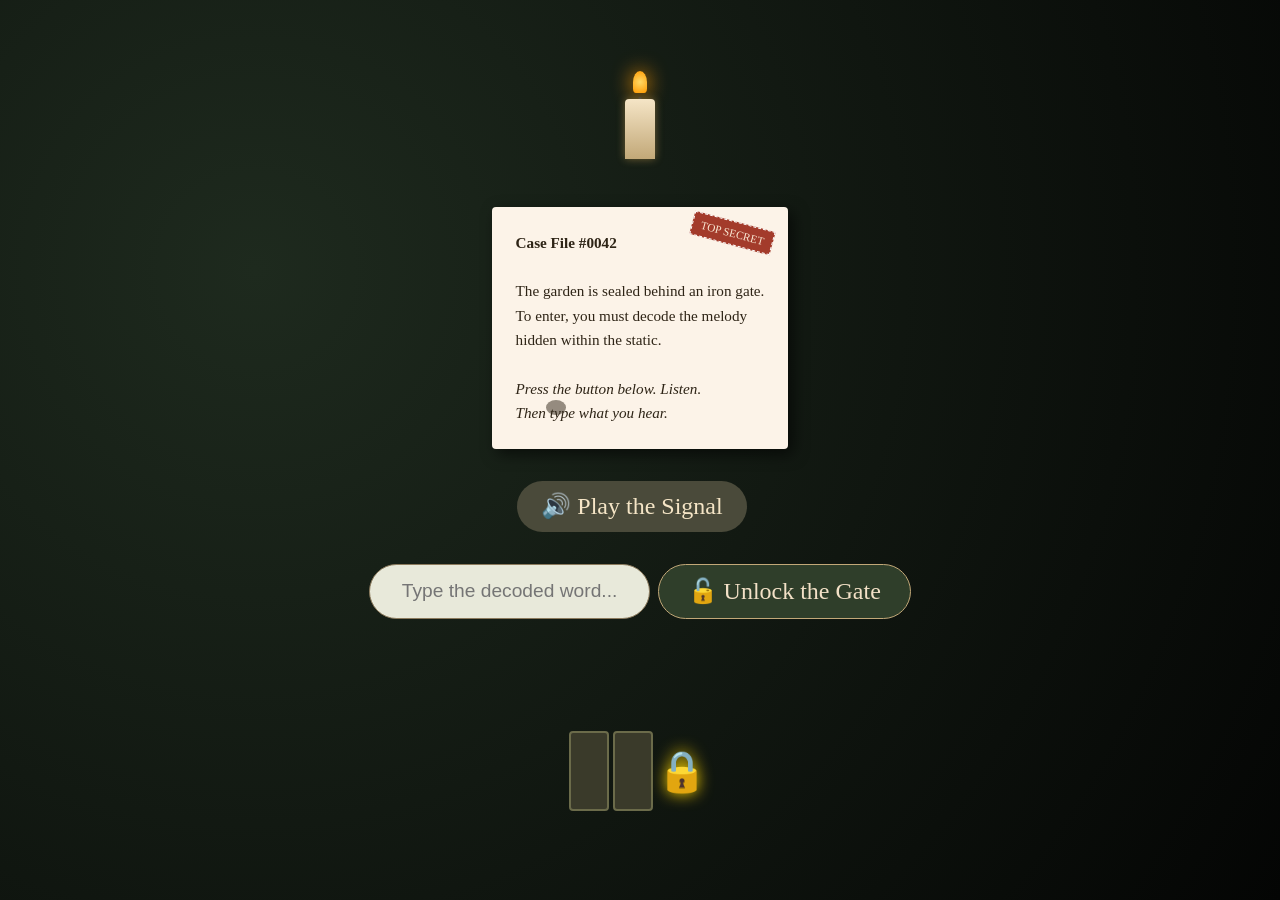
==== garden.html @ d01bb335 "added core files" ====
<!DOCTYPE html>
<html lang="en">
<head>
    <meta charset="UTF-8">
    <meta name="viewport" content="width=device-width, initial-scale=1.0">
    <title>🌷 The Secret Garden — Happy Birthday</title>
    <link rel="stylesheet" href="css/style.css">
</head>
<body class="garden-page">
    <!-- Gate access check -->
    <script>
        if (!sessionStorage.getItem('gardenUnlocked')) {
            window.location.href = 'gate.html';
        }
    </script>

    <div class="garden-sky"></div>
    <div class="garden-hills">
        <div class="hill hill-back"></div>
        <div class="hill hill-mid"></div>
        <div class="hill hill-front"></div>
    </div>

    <div class="fireflies-container" id="firefliesContainer" aria-hidden="true"></div>

    <div class="garden-flowers" id="gardenFlowers">
        <button class="flower flower-1" data-flower="0" data-name="Rose" aria-label="Clickable Rose">🌹</button>
        <button class="flower flower-2" data-flower="1" data-name="Sunflower" aria-label="Clickable Sunflower">🌻</button>
        <button class="flower flower-3" data-flower="2" data-name="Tulip" aria-label="Clickable Tulip">🌷</button>
        <button class="flower flower-4" data-flower="3" data-name="Cherry Blossom" aria-label="Clickable Cherry Blossom">🌸</button>
        <button class="flower flower-5" data-flower="4" data-name="Bouquet" aria-label="Clickable Bouquet">💐</button>
        <button class="flower flower-6" data-flower="5" data-name="Hibiscus" aria-label="Clickable Hibiscus">🌺</button>
        <button class="flower flower-special" data-flower="special" data-name="The Prophecy" aria-label="Special Prophecy Flower">
            <span class="special-flower-icon">🔮</span>
            <span class="special-flower-label">The Prophecy</span>
        </button>
    </div>

    <div class="floating-text" id="floatingText"></div>

    <!-- Lyric Portrait Overlay (CSS background-clip text) -->
    <div class="portrait-overlay" id="portraitOverlay">
        <button class="portrait-close-btn" id="portraitCloseBtn" aria-label="Close portrait">✕</button>
        <div class="portrait-text-block" id="portraitTextBlock">
            <!-- Lyrics will be injected here by garden.js -->
        </div>
        <p class="portrait-song-label" id="portraitSongLabel"></p>
    </div>

    <audio id="gardenAudio" preload="none"></audio>

    <!-- Case Closed Easter Egg -->
    <div class="case-closed-overlay" id="caseClosedOverlay">
        <div class="case-closed-card">
            <h2>🔍 Case Closed!</h2>
            <p>
                You've explored every corner of the garden,<br />
                solved every clue, and found the melody within.<br /><br />
                <strong>Happy Birthday, dear detective.</strong><br />
                May your year bloom with joy,<br />
                mystery, and music. 🌷🎵
            </p>
            <button class="btn-case-file" id="caseClosedDismissBtn">💖 Thank You</button>
        </div>
    </div>

    <script src="js/garden.js"></script>
</body>
</html>
---- css/style.css ----
/* ===== RESET & BASE ===== */
* {
  margin: 0;
  padding: 0;
  box-sizing: border-box;
}

body {
  font-family: 'Georgia', 'Times New Roman', serif;
  overflow-x: hidden;
  background: #0a0f0a;
  color: #f5efe6;
  min-height: 100vh;
}

/* ===== FONTS ===== */
@import url('https://fonts.googleapis.com/css2?family=Caveat:wght@400;700&family=Libre+Baskerville:ital@0;1&display=swap');

.handwritten-title {
  font-family: 'Caveat', cursive;
  font-size: clamp(2.5rem, 8vw, 4.5rem);
  font-weight: 700;
  line-height: 1.1;
  color: #fae8d2;
  text-shadow: 0 0 15px rgba(255, 220, 180, 0.7);
}

.handwritten-subtitle {
  font-family: 'Caveat', cursive;
  font-size: 1.8rem;
  color: #d4b68a;
  margin-top: 0.5rem;
}

/* ===== LANDING PAGE ===== */
.landing-page {
  background: radial-gradient(ellipse at 50% 20%, #1b2a1f, #0a0f0a);
  display: flex;
  align-items: center;
  justify-content: center;
  position: relative;
}

.petal-container {
  position: fixed;
  top: 0;
  left: 0;
  width: 100%;
  height: 100%;
  pointer-events: none;
  z-index: 1;
}

.falling-petal {
  position: absolute;
  top: -40px;
  animation: fall linear infinite;
  opacity: 0.8;
}

@keyframes fall {
  0% { transform: translateY(-20px) rotate(0deg); opacity: 0; }
  10% { opacity: 0.9; }
  90% { opacity: 0.6; }
  100% { transform: translateY(105vh) rotate(360deg); opacity: 0; }
}

.landing-content {
  position: relative;
  z-index: 2;
  text-align: center;
  padding: 2rem;
  max-width: 600px;
}

.greeting-card {
  background: rgba(20, 28, 20, 0.7);
  backdrop-filter: blur(10px);
  border: 1px solid rgba(200, 180, 140, 0.3);
  border-radius: 32px;
  padding: 3rem 2rem;
  box-shadow: 0 20px 40px rgba(0,0,0,0.5);
}

.tiny-icon {
  font-size: 2.5rem;
  display: block;
  margin-bottom: 0.5rem;
}

.divider {
  color: #b89b72;
  margin: 1.2rem 0;
  font-size: 1.5rem;
}

.invitation-text {
  font-family: 'Libre Baskerville', serif;
  font-size: 1.1rem;
  color: #c5b398;
  margin-bottom: 2rem;
  line-height: 1.8;
}

.btn-case-file {
  display: inline-block;
  background: #3a4b2f;
  color: #fff3e6;
  border: 1px solid #a48e6b;
  padding: 0.8rem 2rem;
  border-radius: 40px;
  font-family: 'Caveat', cursive;
  font-size: 1.8rem;
  text-decoration: none;
  transition: all 0.3s ease;
  box-shadow: 0 4px 10px rgba(0,0,0,0.3);
}

.btn-case-file:hover {
  background: #5a6b4a;
  box-shadow: 0 0 20px rgba(200,180,120,0.5);
  transform: scale(1.02);
}

.footer-note {
  margin-top: 2rem;
  font-size: 0.9rem;
  color: #7e8c6e;
  font-style: italic;
}

/* ===== GATE PAGE ===== */
.gate-page {
  display: flex;
  align-items: center;
  justify-content: center;
  background: #0d1210;
  background-image: radial-gradient(circle at 20% 30%, #1e2a1e, #040504);
}

.gate-container {
  width: 90%;
  max-width: 700px;
  padding: 2rem 1rem;
}

.desk-scene {
  position: relative;
  display: flex;
  flex-direction: column;
  align-items: center;
  gap: 2rem;
}

/* Candle */
.candle {
  position: relative;
  width: 30px;
  height: 70px;
  margin: 0 auto 1rem;
}

.candle-body {
  width: 100%;
  height: 60px;
  background: linear-gradient(180deg, #f5e5c6 0%, #c2a878 100%);
  border-radius: 4px 4px 0 0;
  position: absolute;
  bottom: 0;
  box-shadow: 0 0 8px rgba(255,200,100,0.4);
}

.candle-wick {
  width: 3px;
  height: 12px;
  background: #333;
  position: absolute;
  top: 8px;
  left: 50%;
  transform: translateX(-50%);
}

.candle-flame {
  width: 14px;
  height: 22px;
  background: radial-gradient(circle, #ffd966, #ff9900);
  border-radius: 50% 50% 20% 20%;
  position: absolute;
  top: -18px;
  left: 50%;
  transform: translateX(-50%);
  animation: flicker 1.5s infinite alternate;
  box-shadow: 0 0 20px #ff9900;
}

@keyframes flicker {
  0% { transform: translateX(-50%) scale(1, 1); opacity: 0.9; }
  50% { transform: translateX(-50%) scale(0.9, 1.1); opacity: 0.7; }
  100% { transform: translateX(-50%) scale(1.1, 0.9); opacity: 1; }
}

/* Note paper */
.case-note {
  background: #fcf3e8;
  color: #2e2416;
  max-width: 450px;
  padding: 1.5rem;
  border-radius: 4px;
  box-shadow: 5px 5px 15px rgba(0,0,0,0.6);
  position: relative;
  font-family: 'Libre Baskerville', serif;
}

.note-paper {
  position: relative;
}

.note-stamp {
  position: absolute;
  top: -10px;
  right: -10px;
  background: #a33b2b;
  color: #f9e7d2;
  font-size: 0.7rem;
  padding: 0.3rem 0.5rem;
  transform: rotate(15deg);
  border: 1px dashed #fff;
}

.note-text {
  line-height: 1.6;
  font-size: 0.95rem;
}

.note-inkblot {
  width: 20px;
  height: 15px;
  background: #2e2416;
  border-radius: 50%;
  position: absolute;
  bottom: 10px;
  left: 30px;
  opacity: 0.5;
}

/* Morse controls */
.morse-controls {
  display: flex;
  align-items: center;
  gap: 1rem;
}

.btn-morse-play {
  background: #4a4a3a;
  color: #f5e5c6;
  border: none;
  padding: 0.7rem 1.5rem;
  border-radius: 30px;
  font-family: 'Caveat', cursive;
  font-size: 1.5rem;
  cursor: pointer;
  transition: 0.2s;
}

.btn-morse-play:hover {
  background: #6b6b4c;
  box-shadow: 0 0 12px #b3a16b;
}

.morse-status {
  font-style: italic;
  color: #b89b72;
}

.input-group {
  display: flex;
  flex-wrap: wrap;
  gap: 0.5rem;
  justify-content: center;
}

.password-input {
  background: rgba(255,255,240,0.9);
  border: 1px solid #8b7a5c;
  padding: 0.8rem 1.2rem;
  border-radius: 30px;
  font-size: 1.2rem;
  min-width: 220px;
  text-align: center;
  outline: none;
}

.btn-submit {
  background: #2f3e2a;
  color: #f3e1c7;
  border: 1px solid #c2a878;
  padding: 0.8rem 1.8rem;
  border-radius: 30px;
  font-family: 'Caveat', cursive;
  font-size: 1.5rem;
  cursor: pointer;
  transition: 0.2s;
}

.btn-submit:hover {
  background: #4e5e40;
}

.hint-message {
  font-family: 'Caveat', cursive;
  font-size: 1.3rem;
  color: #d4a373;
  min-height: 2rem;
  text-align: center;
}

/* Gate visual */
.gate-visual {
  display: flex;
  justify-content: center;
  align-items: center;
  gap: 4px;
  margin-top: 1rem;
}

.gate-left, .gate-right {
  width: 40px;
  height: 80px;
  background: #3a3a2a;
  border: 2px solid #6b6b4a;
  border-radius: 4px;
}

.gate-lock {
  font-size: 2.5rem;
  filter: drop-shadow(0 0 8px gold);
}

/* ===== GARDEN PAGE ===== */
.garden-page {
  position: relative;
  overflow: hidden;
  background: #1a2b1a;
}

.garden-sky {
  position: fixed;
  top: 0;
  left: 0;
  width: 100%;
  height: 50%;
  background: linear-gradient(180deg, #87CEEB 0%, #B0E0E6 40%, #aac7b2 100%);
  z-index: 0;
}

.garden-hills {
  position: fixed;
  bottom: 0;
  left: 0;
  width: 100%;
  height: 60%;
  z-index: 1;
}

.hill {
  position: absolute;
  bottom: 0;
  width: 120%;
  left: -10%;
  border-radius: 50% 50% 0 0;
}

.hill-back {
  height: 200px;
  background: #4a784a;
  z-index: 1;
}

.hill-mid {
  height: 150px;
  background: #3d653d;
  z-index: 2;
  bottom: 30px;
}

.hill-front {
  height: 100px;
  background: #2e4f2e;
  z-index: 3;
  bottom: 60px;
}

/* Fireflies */
.fireflies-container {
  position: fixed;
  top: 0;
  left: 0;
  width: 100%;
  height: 100%;
  pointer-events: none;
  z-index: 2;
}

.firefly {
  position: absolute;
  width: 5px;
  height: 5px;
  background: #ffd966;
  border-radius: 50%;
  box-shadow: 0 0 15px #ffcc00;
  animation: fly 12s infinite alternate;
}

@keyframes fly {
  0% { transform: translate(0, 0); opacity: 0.3; }
  50% { opacity: 1; }
  100% { transform: translate(20px, -30px); opacity: 0.5; }
}

/* Flowers */
.garden-flowers {
  position: fixed;
  bottom: 20%;
  left: 5%;
  width: 90%;
  z-index: 4;
  display: flex;
  flex-wrap: wrap;
  justify-content: space-around;
  align-items: flex-end;
  gap: 1.5rem;
}

.flower {
  background: transparent;
  border: none;
  font-size: 3.2rem;
  cursor: pointer;
  filter: drop-shadow(0 4px 6px rgba(0,0,0,0.4));
  transition: transform 0.2s, filter 0.2s;
  outline: none;
}

.flower:hover {
  transform: scale(1.3);
  filter: drop-shadow(0 0 12px gold);
}

.flower.bloom {
  animation: bloomEffect 0.8s ease-out;
}

@keyframes bloomEffect {
  0% { transform: scale(1); }
  50% { transform: scale(1.6); color: #ffb6c1; }
  100% { transform: scale(1); }
}

.flower-special {
  display: flex;
  flex-direction: column;
  align-items: center;
  font-size: 2rem;
  background: rgba(255, 240, 200, 0.2);
  padding: 0.4rem 1rem;
  border-radius: 30px;
  border: 1px solid #d4af37;
}

.special-flower-icon {
  font-size: 2.2rem;
}

.special-flower-label {
  font-size: 0.7rem;
  font-family: 'Caveat', cursive;
  color: #f5deb3;
}

/* Floating text */
.floating-text {
  position: fixed;
  top: 30%;
  left: 50%;
  transform: translateX(-50%);
  background: rgba(0,0,0,0.7);
  color: #f9e7d2;
  padding: 0.6rem 1.5rem;
  border-radius: 30px;
  font-family: 'Caveat', cursive;
  font-size: 1.5rem;
  z-index: 10;
  opacity: 0;
  transition: opacity 0.3s;
  pointer-events: none;
}

.floating-text.show {
  opacity: 1;
}

/* ===== LYRIC PORTRAIT (background-clip text) ===== */
.portrait-overlay {
  position: fixed;
  inset: 0;
  background: rgba(0,0,0,0.85);
  z-index: 20;
  display: flex;
  flex-direction: column;
  align-items: center;
  justify-content: center;
  opacity: 0;
  pointer-events: none;
  transition: opacity 0.5s ease;
}

.portrait-overlay.active {
  opacity: 1;
  pointer-events: auto;
}

.portrait-close-btn {
  position: absolute;
  top: 20px;
  right: 30px;
  background: none;
  border: none;
  font-size: 2.5rem;
  color: #f9e7d2;
  cursor: pointer;
  z-index: 2;
}

.portrait-text-block {
  width: 80%;
  max-width: 600px;
  max-height: 70vh;
  overflow-y: auto;
  padding: 2rem;
  font-family: 'Georgia', 'Times New Roman', serif;
  font-size: 1.2rem;
  line-height: 1.6;
  font-weight: bold;
  text-align: center;
  white-space: pre-wrap;
  word-break: break-word;

  /* Magic: image shows through the text */
  background-image: url('../assets/portrait-bg.png');
  background-size: contain;
  background-position: center;
  background-repeat: no-repeat;
  -webkit-background-clip: text;
  background-clip: text;
  color: transparent;

  text-shadow: 0 0 2px rgba(255,255,255,0.3);
  background-color: white;
}

.portrait-song-label {
  color: #d4af37;
  margin-top: 1rem;
  font-style: italic;
  z-index: 2;
}

/* Lyric line styling (for glow effect) */
.lyric-line {
  display: inline-block;
  transition: color 0.3s, text-shadow 0.3s, transform 0.3s;
}

.lyric-line.active-line {
  color: #fff8e7;
  text-shadow:
    0 0 10px #ffd966,
    0 0 20px #ffb347,
    0 0 30px #ff8c00;
  transform: scale(1.05);
  font-weight: bold;
}

/* ===== CASE CLOSED OVERLAY ===== */
.case-closed-overlay {
  position: fixed;
  inset: 0;
  background: rgba(0,0,0,0.85);
  z-index: 30;
  display: flex;
  align-items: center;
  justify-content: center;
  opacity: 0;
  pointer-events: none;
  transition: 0.5s;
}

.case-closed-overlay.active {
  opacity: 1;
  pointer-events: auto;
}

.case-closed-card {
  background: #fcf3e8;
  color: #2e2416;
  padding: 2rem;
  border-radius: 20px;
  text-align: center;
  max-width: 350px;
}

/* Responsive */
@media (max-width: 600px) {
  .garden-flowers {
    bottom: 10%;
  }
  .flower {
    font-size: 2.5rem;
  }
  .portrait-text-block {
    font-size: 1rem;
    padding: 1rem;
  }
}
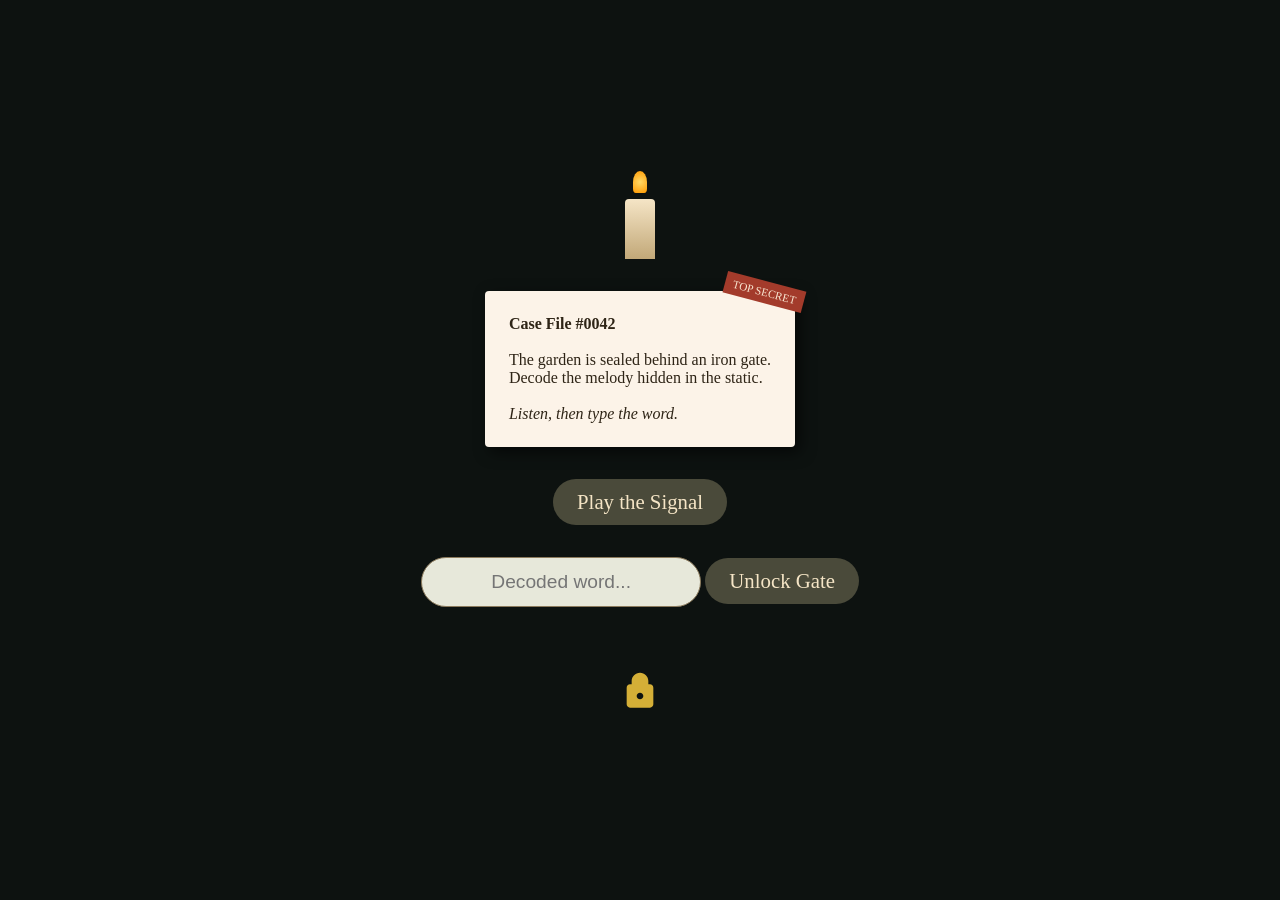
==== commit 06d6129b: "update" ====
--- a/garden.html
+++ b/garden.html
@@ -3,64 +3,37 @@
 <head>
     <meta charset="UTF-8">
     <meta name="viewport" content="width=device-width, initial-scale=1.0">
-    <title>🌷 The Secret Garden — Happy Birthday</title>
+    <title>Secret Garden — Willow's Melody</title>
     <link rel="stylesheet" href="css/style.css">
 </head>
 <body class="garden-page">
-    <!-- Gate access check -->
     <script>
-        if (!sessionStorage.getItem('gardenUnlocked')) {
-            window.location.href = 'gate.html';
-        }
+        if (!sessionStorage.getItem('gardenUnlocked')) window.location.href = 'gate.html';
     </script>
-
     <div class="garden-sky"></div>
     <div class="garden-hills">
         <div class="hill hill-back"></div>
         <div class="hill hill-mid"></div>
         <div class="hill hill-front"></div>
     </div>
-
-    <div class="fireflies-container" id="firefliesContainer" aria-hidden="true"></div>
-
-    <div class="garden-flowers" id="gardenFlowers">
-        <button class="flower flower-1" data-flower="0" data-name="Rose" aria-label="Clickable Rose">🌹</button>
-        <button class="flower flower-2" data-flower="1" data-name="Sunflower" aria-label="Clickable Sunflower">🌻</button>
-        <button class="flower flower-3" data-flower="2" data-name="Tulip" aria-label="Clickable Tulip">🌷</button>
-        <button class="flower flower-4" data-flower="3" data-name="Cherry Blossom" aria-label="Clickable Cherry Blossom">🌸</button>
-        <button class="flower flower-5" data-flower="4" data-name="Bouquet" aria-label="Clickable Bouquet">💐</button>
-        <button class="flower flower-6" data-flower="5" data-name="Hibiscus" aria-label="Clickable Hibiscus">🌺</button>
-        <button class="flower flower-special" data-flower="special" data-name="The Prophecy" aria-label="Special Prophecy Flower">
-            <span class="special-flower-icon">🔮</span>
-            <span class="special-flower-label">The Prophecy</span>
-        </button>
-    </div>
-
+    <div class="fireflies-container" id="firefliesContainer"></div>
+    <div class="garden-flowers" id="gardenFlowers"></div>
     <div class="floating-text" id="floatingText"></div>
 
-    <!-- Lyric Portrait Overlay (CSS background-clip text) -->
+    <!-- Lyric Portrait (Karaoke style) -->
     <div class="portrait-overlay" id="portraitOverlay">
-        <button class="portrait-close-btn" id="portraitCloseBtn" aria-label="Close portrait">✕</button>
-        <div class="portrait-text-block" id="portraitTextBlock">
-            <!-- Lyrics will be injected here by garden.js -->
-        </div>
+        <button class="portrait-close-btn" id="portraitCloseBtn">✕</button>
+        <div class="portrait-text-block" id="portraitTextBlock"></div>
         <p class="portrait-song-label" id="portraitSongLabel"></p>
     </div>
 
-    <audio id="gardenAudio" preload="none"></audio>
+    <audio id="gardenAudio" preload="auto"></audio>
 
-    <!-- Case Closed Easter Egg -->
     <div class="case-closed-overlay" id="caseClosedOverlay">
         <div class="case-closed-card">
-            <h2>🔍 Case Closed!</h2>
-            <p>
-                You've explored every corner of the garden,<br />
-                solved every clue, and found the melody within.<br /><br />
-                <strong>Happy Birthday, dear detective.</strong><br />
-                May your year bloom with joy,<br />
-                mystery, and music. 🌷🎵
-            </p>
-            <button class="btn-case-file" id="caseClosedDismissBtn">💖 Thank You</button>
+            <h2>Case Closed!</h2>
+            <p>You've explored every corner of the garden,<br>unlocked every flower, and felt the willow's whisper.<br><br><strong>Happy Birthday, dear detective.</strong><br>May your year bloom with wonder.</p>
+            <button class="btn-case-file" id="caseClosedDismissBtn">Thank You</button>
         </div>
     </div>
 
--- a/css/style.css
+++ b/css/style.css
@@ -1,10 +1,5 @@
-/* ===== RESET & BASE ===== */
-* {
-  margin: 0;
-  padding: 0;
-  box-sizing: border-box;
-}
-
+/* RESET & BASE */
+* { margin: 0; padding: 0; box-sizing: border-box; }
 body {
   font-family: 'Georgia', 'Times New Roman', serif;
   overflow-x: hidden;
@@ -12,27 +7,13 @@
   color: #f5efe6;
   min-height: 100vh;
 }
-
-/* ===== FONTS ===== */
 @import url('https://fonts.googleapis.com/css2?family=Caveat:wght@400;700&family=Libre+Baskerville:ital@0;1&display=swap');
 
-.handwritten-title {
+.handwritten-title, .handwritten-subtitle, .btn-case-file, .btn-submit, .btn-morse-play, .floating-text {
   font-family: 'Caveat', cursive;
-  font-size: clamp(2.5rem, 8vw, 4.5rem);
-  font-weight: 700;
-  line-height: 1.1;
-  color: #fae8d2;
-  text-shadow: 0 0 15px rgba(255, 220, 180, 0.7);
-}
-
-.handwritten-subtitle {
-  font-family: 'Caveat', cursive;
-  font-size: 1.8rem;
-  color: #d4b68a;
-  margin-top: 0.5rem;
-}
-
-/* ===== LANDING PAGE ===== */
+}
+
+/* LANDING PAGE */
 .landing-page {
   background: radial-gradient(ellipse at 50% 20%, #1b2a1f, #0a0f0a);
   display: flex;
@@ -40,7 +21,6 @@
   justify-content: center;
   position: relative;
 }
-
 .petal-container {
   position: fixed;
   top: 0;
@@ -50,21 +30,19 @@
   pointer-events: none;
   z-index: 1;
 }
-
 .falling-petal {
   position: absolute;
-  top: -40px;
+  width: 8px;
+  height: 8px;
+  background: #ffb347;
+  border-radius: 2px 50% 50% 50%;
+  opacity: 0.6;
   animation: fall linear infinite;
-  opacity: 0.8;
-}
-
+}
 @keyframes fall {
   0% { transform: translateY(-20px) rotate(0deg); opacity: 0; }
-  10% { opacity: 0.9; }
-  90% { opacity: 0.6; }
   100% { transform: translateY(105vh) rotate(360deg); opacity: 0; }
 }
-
 .landing-content {
   position: relative;
   z-index: 2;
@@ -72,36 +50,20 @@
   padding: 2rem;
   max-width: 600px;
 }
-
 .greeting-card {
   background: rgba(20, 28, 20, 0.7);
   backdrop-filter: blur(10px);
   border: 1px solid rgba(200, 180, 140, 0.3);
   border-radius: 32px;
   padding: 3rem 2rem;
-  box-shadow: 0 20px 40px rgba(0,0,0,0.5);
-}
-
+}
 .tiny-icon {
-  font-size: 2.5rem;
-  display: block;
-  margin-bottom: 0.5rem;
-}
-
-.divider {
-  color: #b89b72;
-  margin: 1.2rem 0;
-  font-size: 1.5rem;
-}
-
-.invitation-text {
-  font-family: 'Libre Baskerville', serif;
-  font-size: 1.1rem;
-  color: #c5b398;
-  margin-bottom: 2rem;
-  line-height: 1.8;
-}
-
+  display: inline-block;
+  width: 48px;
+  height: 48px;
+  background: url('data:image/svg+xml;utf8,<svg xmlns="http://www.w3.org/2000/svg" viewBox="0 0 24 24" fill="%23f3d382"><path d="M12 2C6.48 2 2 6.48 2 12s4.48 10 10 10 10-4.48 10-10S17.52 2 12 2zm0 4c1.1 0 2 .9 2 2s-.9 2-2 2-2-.9-2-2 .9-2 2-2zm0 13c-2.33 0-4.31-1.46-5.11-3.5h10.22c-.8 2.04-2.78 3.5-5.11 3.5z"/></svg>') no-repeat center;
+  background-size: contain;
+}
 .btn-case-file {
   display: inline-block;
   background: #3a4b2f;
@@ -109,77 +71,46 @@
   border: 1px solid #a48e6b;
   padding: 0.8rem 2rem;
   border-radius: 40px;
-  font-family: 'Caveat', cursive;
   font-size: 1.8rem;
   text-decoration: none;
-  transition: all 0.3s ease;
-  box-shadow: 0 4px 10px rgba(0,0,0,0.3);
-}
-
+  transition: all 0.3s;
+}
 .btn-case-file:hover {
   background: #5a6b4a;
-  box-shadow: 0 0 20px rgba(200,180,120,0.5);
   transform: scale(1.02);
 }
 
-.footer-note {
-  margin-top: 2rem;
-  font-size: 0.9rem;
-  color: #7e8c6e;
-  font-style: italic;
-}
-
-/* ===== GATE PAGE ===== */
+/* GATE PAGE */
 .gate-page {
   display: flex;
   align-items: center;
   justify-content: center;
   background: #0d1210;
-  background-image: radial-gradient(circle at 20% 30%, #1e2a1e, #040504);
-}
-
+}
 .gate-container {
   width: 90%;
   max-width: 700px;
-  padding: 2rem 1rem;
-}
-
+  padding: 2rem;
+}
 .desk-scene {
-  position: relative;
   display: flex;
   flex-direction: column;
   align-items: center;
   gap: 2rem;
 }
-
-/* Candle */
 .candle {
   position: relative;
   width: 30px;
   height: 70px;
-  margin: 0 auto 1rem;
-}
-
+}
 .candle-body {
   width: 100%;
   height: 60px;
-  background: linear-gradient(180deg, #f5e5c6 0%, #c2a878 100%);
+  background: linear-gradient(180deg, #f5e5c6, #c2a878);
   border-radius: 4px 4px 0 0;
   position: absolute;
   bottom: 0;
-  box-shadow: 0 0 8px rgba(255,200,100,0.4);
-}
-
-.candle-wick {
-  width: 3px;
-  height: 12px;
-  background: #333;
-  position: absolute;
-  top: 8px;
-  left: 50%;
-  transform: translateX(-50%);
-}
-
+}
 .candle-flame {
   width: 14px;
   height: 22px;
@@ -190,31 +121,19 @@
   left: 50%;
   transform: translateX(-50%);
   animation: flicker 1.5s infinite alternate;
-  box-shadow: 0 0 20px #ff9900;
-}
-
+}
 @keyframes flicker {
-  0% { transform: translateX(-50%) scale(1, 1); opacity: 0.9; }
-  50% { transform: translateX(-50%) scale(0.9, 1.1); opacity: 0.7; }
-  100% { transform: translateX(-50%) scale(1.1, 0.9); opacity: 1; }
-}
-
-/* Note paper */
+  0% { transform: translateX(-50%) scale(1,1); opacity:0.9; }
+  100% { transform: translateX(-50%) scale(1.1,0.9); opacity:1; }
+}
 .case-note {
   background: #fcf3e8;
   color: #2e2416;
-  max-width: 450px;
   padding: 1.5rem;
   border-radius: 4px;
   box-shadow: 5px 5px 15px rgba(0,0,0,0.6);
   position: relative;
-  font-family: 'Libre Baskerville', serif;
-}
-
-.note-paper {
-  position: relative;
-}
-
+}
 .note-stamp {
   position: absolute;
   top: -10px;
@@ -224,144 +143,50 @@
   font-size: 0.7rem;
   padding: 0.3rem 0.5rem;
   transform: rotate(15deg);
-  border: 1px dashed #fff;
-}
-
-.note-text {
-  line-height: 1.6;
-  font-size: 0.95rem;
-}
-
-.note-inkblot {
-  width: 20px;
-  height: 15px;
-  background: #2e2416;
-  border-radius: 50%;
-  position: absolute;
-  bottom: 10px;
-  left: 30px;
-  opacity: 0.5;
-}
-
-/* Morse controls */
-.morse-controls {
-  display: flex;
-  align-items: center;
-  gap: 1rem;
-}
-
-.btn-morse-play {
+}
+.btn-morse-play, .btn-submit {
   background: #4a4a3a;
   color: #f5e5c6;
   border: none;
   padding: 0.7rem 1.5rem;
   border-radius: 30px;
-  font-family: 'Caveat', cursive;
-  font-size: 1.5rem;
+  font-size: 1.3rem;
   cursor: pointer;
-  transition: 0.2s;
-}
-
-.btn-morse-play:hover {
-  background: #6b6b4c;
-  box-shadow: 0 0 12px #b3a16b;
-}
-
-.morse-status {
-  font-style: italic;
-  color: #b89b72;
-}
-
-.input-group {
-  display: flex;
-  flex-wrap: wrap;
-  gap: 0.5rem;
-  justify-content: center;
-}
-
+}
 .password-input {
   background: rgba(255,255,240,0.9);
-  border: 1px solid #8b7a5c;
   padding: 0.8rem 1.2rem;
   border-radius: 30px;
   font-size: 1.2rem;
-  min-width: 220px;
   text-align: center;
-  outline: none;
-}
-
-.btn-submit {
-  background: #2f3e2a;
-  color: #f3e1c7;
-  border: 1px solid #c2a878;
-  padding: 0.8rem 1.8rem;
-  border-radius: 30px;
-  font-family: 'Caveat', cursive;
-  font-size: 1.5rem;
-  cursor: pointer;
-  transition: 0.2s;
-}
-
-.btn-submit:hover {
-  background: #4e5e40;
-}
-
-.hint-message {
-  font-family: 'Caveat', cursive;
-  font-size: 1.3rem;
-  color: #d4a373;
-  min-height: 2rem;
-  text-align: center;
-}
-
-/* Gate visual */
-.gate-visual {
-  display: flex;
-  justify-content: center;
-  align-items: center;
-  gap: 4px;
-  margin-top: 1rem;
-}
-
-.gate-left, .gate-right {
+  border: 1px solid #8b7a5c;
+}
+.gate-lock {
   width: 40px;
-  height: 80px;
-  background: #3a3a2a;
-  border: 2px solid #6b6b4a;
-  border-radius: 4px;
-}
-
-.gate-lock {
-  font-size: 2.5rem;
-  filter: drop-shadow(0 0 8px gold);
-}
-
-/* ===== GARDEN PAGE ===== */
+  height: 40px;
+  background: url('data:image/svg+xml;utf8,<svg xmlns="http://www.w3.org/2000/svg" fill="%23d4af37" viewBox="0 0 24 24"><path d="M18 8h-1V6c0-2.76-2.24-5-5-5S7 3.24 7 6v2H6c-1.1 0-2 .9-2 2v10c0 1.1.9 2 2 2h12c1.1 0 2-.9 2-2V10c0-1.1-.9-2-2-2zm-6 9c-1.1 0-2-.9-2-2s.9-2 2-2 2 .9 2 2-.9 2-2 2z"/></svg>') no-repeat center;
+  background-size: contain;
+}
+
+/* GARDEN PAGE */
 .garden-page {
   position: relative;
   overflow: hidden;
   background: #1a2b1a;
 }
-
 .garden-sky {
   position: fixed;
   top: 0;
-  left: 0;
   width: 100%;
   height: 50%;
-  background: linear-gradient(180deg, #87CEEB 0%, #B0E0E6 40%, #aac7b2 100%);
-  z-index: 0;
-}
-
+  background: linear-gradient(180deg, #87CEEB, #B0E0E6, #aac7b2);
+}
 .garden-hills {
   position: fixed;
   bottom: 0;
-  left: 0;
   width: 100%;
   height: 60%;
-  z-index: 1;
-}
-
+}
 .hill {
   position: absolute;
   bottom: 0;
@@ -369,141 +194,75 @@
   left: -10%;
   border-radius: 50% 50% 0 0;
 }
-
-.hill-back {
-  height: 200px;
-  background: #4a784a;
-  z-index: 1;
-}
-
-.hill-mid {
-  height: 150px;
-  background: #3d653d;
-  z-index: 2;
-  bottom: 30px;
-}
-
-.hill-front {
-  height: 100px;
-  background: #2e4f2e;
-  z-index: 3;
-  bottom: 60px;
-}
-
-/* Fireflies */
+.hill-back { height: 200px; background: #4a784a; }
+.hill-mid { height: 150px; background: #3d653d; bottom: 30px; }
+.hill-front { height: 100px; background: #2e4f2e; bottom: 60px; }
 .fireflies-container {
   position: fixed;
-  top: 0;
-  left: 0;
-  width: 100%;
-  height: 100%;
+  inset: 0;
   pointer-events: none;
   z-index: 2;
 }
-
 .firefly {
   position: absolute;
-  width: 5px;
-  height: 5px;
+  width: 6px;
+  height: 6px;
   background: #ffd966;
   border-radius: 50%;
-  box-shadow: 0 0 15px #ffcc00;
-  animation: fly 12s infinite alternate;
-}
-
-@keyframes fly {
-  0% { transform: translate(0, 0); opacity: 0.3; }
-  50% { opacity: 1; }
-  100% { transform: translate(20px, -30px); opacity: 0.5; }
-}
-
-/* Flowers */
+  box-shadow: 0 0 12px #ffcc00;
+  animation: floatGlow 8s infinite alternate;
+}
+@keyframes floatGlow {
+  0% { transform: translate(0,0); opacity:0.3; }
+  100% { transform: translate(20px, -35px); opacity:1; }
+}
 .garden-flowers {
   position: fixed;
-  bottom: 20%;
+  bottom: 18%;
   left: 5%;
   width: 90%;
-  z-index: 4;
   display: flex;
   flex-wrap: wrap;
   justify-content: space-around;
-  align-items: flex-end;
-  gap: 1.5rem;
-}
-
+  gap: 1.8rem;
+  z-index: 4;
+}
 .flower {
   background: transparent;
   border: none;
-  font-size: 3.2rem;
   cursor: pointer;
-  filter: drop-shadow(0 4px 6px rgba(0,0,0,0.4));
-  transition: transform 0.2s, filter 0.2s;
-  outline: none;
-}
-
-.flower:hover {
-  transform: scale(1.3);
-  filter: drop-shadow(0 0 12px gold);
-}
-
-.flower.bloom {
-  animation: bloomEffect 0.8s ease-out;
-}
-
-@keyframes bloomEffect {
-  0% { transform: scale(1); }
-  50% { transform: scale(1.6); color: #ffb6c1; }
-  100% { transform: scale(1); }
-}
-
-.flower-special {
+  transition: transform 0.2s;
+  width: 70px;
   display: flex;
   flex-direction: column;
   align-items: center;
-  font-size: 2rem;
-  background: rgba(255, 240, 200, 0.2);
-  padding: 0.4rem 1rem;
-  border-radius: 30px;
-  border: 1px solid #d4af37;
-}
-
-.special-flower-icon {
-  font-size: 2.2rem;
-}
-
-.special-flower-label {
-  font-size: 0.7rem;
-  font-family: 'Caveat', cursive;
-  color: #f5deb3;
-}
-
-/* Floating text */
+  gap: 6px;
+}
+.flower:hover { transform: scale(1.1); }
+.flower-svg { width: 52px; height: 52px; }
+.flower-name { font-size: 0.75rem; color: #f9e7d2; font-family: 'Caveat', cursive; background: rgba(0,0,0,0.4); padding: 2px 8px; border-radius: 20px; }
 .floating-text {
   position: fixed;
   top: 30%;
   left: 50%;
   transform: translateX(-50%);
-  background: rgba(0,0,0,0.7);
+  background: rgba(0,0,0,0.8);
   color: #f9e7d2;
   padding: 0.6rem 1.5rem;
   border-radius: 30px;
-  font-family: 'Caveat', cursive;
   font-size: 1.5rem;
-  z-index: 10;
   opacity: 0;
   transition: opacity 0.3s;
-  pointer-events: none;
-}
-
-.floating-text.show {
-  opacity: 1;
-}
-
-/* ===== LYRIC PORTRAIT (background-clip text) ===== */
+  white-space: nowrap;
+  z-index: 10;
+}
+.floating-text.show { opacity: 1; }
+
+/* KARAOKE PORTRAIT */
 .portrait-overlay {
   position: fixed;
   inset: 0;
-  background: rgba(0,0,0,0.85);
+  background: rgba(0,0,0,0.92);
   z-index: 20;
   display: flex;
   flex-direction: column;
@@ -511,114 +270,78 @@
   justify-content: center;
   opacity: 0;
   pointer-events: none;
-  transition: opacity 0.5s ease;
-}
-
+  transition: opacity 0.5s;
+}
 .portrait-overlay.active {
   opacity: 1;
   pointer-events: auto;
 }
-
 .portrait-close-btn {
   position: absolute;
-  top: 20px;
-  right: 30px;
+  top: 25px;
+  right: 35px;
   background: none;
-  border: none;
-  font-size: 2.5rem;
+  border: 2px solid #b59d6e;
   color: #f9e7d2;
+  font-size: 1.8rem;
+  width: 48px;
+  height: 48px;
+  border-radius: 50%;
   cursor: pointer;
-  z-index: 2;
-}
-
+}
 .portrait-text-block {
-  width: 80%;
-  max-width: 600px;
+  width: 85%;
+  max-width: 700px;
   max-height: 70vh;
   overflow-y: auto;
   padding: 2rem;
-  font-family: 'Georgia', 'Times New Roman', serif;
-  font-size: 1.2rem;
-  line-height: 1.6;
+  background: #1e261c;
+  border-radius: 28px;
+  border: 1px solid #c4a27a;
+  text-align: center;
+}
+.lyric-line {
+  display: block;
+  font-family: 'Libre Baskerville', serif;
+  font-size: 1.3rem;
+  line-height: 2rem;
+  margin: 0.75rem 0;
+  color: #cdc2ae;
+  transition: all 0.2s;
+}
+.lyric-line.active-line {
+  color: #fff2c9;
+  text-shadow: 0 0 12px #ffb347, 0 0 20px #ff8c00;
+  transform: scale(1.02);
   font-weight: bold;
-  text-align: center;
-  white-space: pre-wrap;
-  word-break: break-word;
-
-  /* Magic: image shows through the text */
-  background-image: url('../assets/portrait-bg.png');
-  background-size: contain;
-  background-position: center;
-  background-repeat: no-repeat;
-  -webkit-background-clip: text;
-  background-clip: text;
-  color: transparent;
-
-  text-shadow: 0 0 2px rgba(255,255,255,0.3);
-  background-color: white;
-}
-
+}
 .portrait-song-label {
-  color: #d4af37;
-  margin-top: 1rem;
-  font-style: italic;
-  z-index: 2;
-}
-
-/* Lyric line styling (for glow effect) */
-.lyric-line {
-  display: inline-block;
-  transition: color 0.3s, text-shadow 0.3s, transform 0.3s;
-}
-
-.lyric-line.active-line {
-  color: #fff8e7;
-  text-shadow:
-    0 0 10px #ffd966,
-    0 0 20px #ffb347,
-    0 0 30px #ff8c00;
-  transform: scale(1.05);
-  font-weight: bold;
-}
-
-/* ===== CASE CLOSED OVERLAY ===== */
+  margin-top: 1.2rem;
+  font-family: 'Caveat', cursive;
+  font-size: 1.3rem;
+  color: #f3c26b;
+}
 .case-closed-overlay {
   position: fixed;
   inset: 0;
-  background: rgba(0,0,0,0.85);
+  background: rgba(0,0,0,0.88);
   z-index: 30;
   display: flex;
   align-items: center;
   justify-content: center;
   opacity: 0;
   pointer-events: none;
-  transition: 0.5s;
-}
-
+  transition: 0.4s;
+}
 .case-closed-overlay.active {
   opacity: 1;
   pointer-events: auto;
 }
-
 .case-closed-card {
   background: #fcf3e8;
   color: #2e2416;
   padding: 2rem;
-  border-radius: 20px;
+  border-radius: 28px;
   text-align: center;
-  max-width: 350px;
-}
-
-/* Responsive */
-@media (max-width: 600px) {
-  .garden-flowers {
-    bottom: 10%;
-  }
-  .flower {
-    font-size: 2.5rem;
-  }
-  .portrait-text-block {
-    font-size: 1rem;
-    padding: 1rem;
-  }
+  max-width: 380px;
 }
